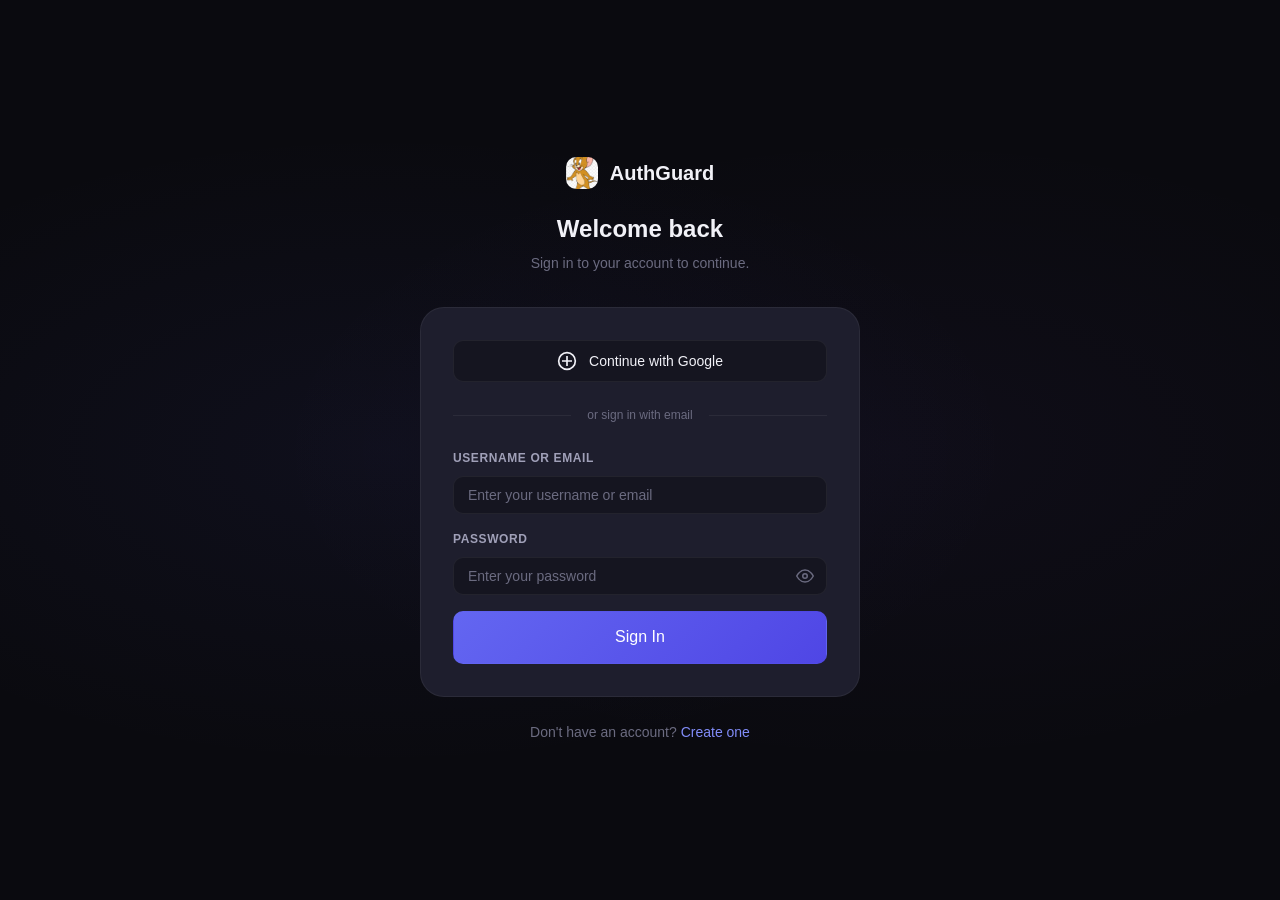
==== frontend/admin.html @ dce5e6f6 "first commit" ====
<!DOCTYPE html>
<html lang="en">
<head>
    <meta charset="UTF-8">
    <meta name="viewport" content="width=device-width, initial-scale=1.0">
    <title>Admin Panel - AuthGuard</title>
    <link rel="stylesheet" href="css/base.css">
    <link rel="stylesheet" href="css/components.css">
    <link rel="stylesheet" href="css/dashboard.css">
    <style>
        .proof-image { max-width: 300px; max-height: 200px; border-radius: 6px; cursor: pointer; border: 1px solid var(--color-border); }
        .proof-image:hover { opacity: 0.8; }
        .request-card { background: var(--color-surface); border: 1px solid var(--color-border); border-radius: 8px; padding: var(--space-4); margin-bottom: var(--space-4); }
        .request-card .header { display: flex; justify-content: space-between; align-items: center; margin-bottom: var(--space-3); }
        .request-card .user-info { display: flex; flex-direction: column; gap: 2px; }
        .request-card .user-info .name { font-weight: 600; }
        .request-card .user-info .email { font-size: var(--font-size-sm); color: var(--color-text-secondary); }
        .request-card .actions { display: flex; gap: var(--space-2); margin-top: var(--space-3); }
        .request-card .meta { display: flex; gap: var(--space-4); font-size: var(--font-size-sm); color: var(--color-text-secondary); }
        .badge-pending { background: #fef3c7; color: #92400e; }
        .badge-approved { background: #d1fae5; color: #065f46; }
        .badge-rejected { background: #fee2e2; color: #991b1b; }
        .fullscreen-overlay { position: fixed; top: 0; left: 0; right: 0; bottom: 0; background: rgba(0,0,0,0.8); z-index: 1000; display: none; align-items: center; justify-content: center; cursor: pointer; }
        .fullscreen-overlay.active { display: flex; }
        .fullscreen-overlay img { max-width: 90%; max-height: 90%; border-radius: 8px; }
        .admin-stats { display: grid; grid-template-columns: repeat(auto-fit, minmax(200px, 1fr)); gap: var(--space-4); margin-bottom: var(--space-6); }
        .admin-stat-card { background: var(--color-surface); border: 1px solid var(--color-border); border-radius: 8px; padding: var(--space-4); }
        .admin-stat-card .value { font-size: 2rem; font-weight: 700; color: var(--color-primary); }
        .admin-stat-card .label { font-size: var(--font-size-sm); color: var(--color-text-secondary); }
    </style>
</head>
<body>
    <div class="sidebar-overlay" id="sidebar-overlay" onclick="toggleSidebar()"></div>

    <aside class="sidebar" id="sidebar">
        <div class="sidebar-header">
            <a href="index.html" class="sidebar-logo">
                <img src="css/img/authss.png" alt="AuthGuard" class="logo-img-sm">
                <span>AuthGuard Admin</span>
            </a>
        </div>
        <nav class="sidebar-nav">
            <div class="sidebar-section-label">Admin</div>
            <a href="#" class="sidebar-link active" data-section="pending" onclick="switchSection('pending')">
                <svg viewBox="0 0 24 24" fill="none" stroke="currentColor" stroke-width="2"><path d="M12 8v4l3 3m6-3a9 9 0 11-18 0 9 9 0 0118 0z"/></svg>
                Pending Requests
            </a>
            <a href="#" class="sidebar-link" data-section="users" onclick="switchSection('users')">
                <svg viewBox="0 0 24 24" fill="none" stroke="currentColor" stroke-width="2"><path d="M17 21v-2a4 4 0 00-4-4H5a4 4 0 00-4 4v2"/><circle cx="9" cy="7" r="4"/><path d="M23 21v-2a4 4 0 00-3-3.87"/><path d="M16 3.13a4 4 0 010 7.75"/></svg>
                Users
            </a>
            <a href="#" class="sidebar-link" data-section="history" onclick="switchSection('history')">
                <svg viewBox="0 0 24 24" fill="none" stroke="currentColor" stroke-width="2"><circle cx="12" cy="12" r="10"/><polyline points="12 6 12 12 16 14"/></svg>
                History
            </a>
            <div class="sidebar-section-label" style="margin-top: var(--space-4);">Main</div>
            <a href="dashboard.html" class="sidebar-link">
                <svg viewBox="0 0 24 24" fill="none" stroke="currentColor" stroke-width="2"><rect x="3" y="3" width="7" height="7"/><rect x="14" y="3" width="7" height="7"/><rect x="3" y="14" width="7" height="7"/><rect x="14" y="14" width="7" height="7"/></svg>
                Dashboard
            </a>
        </nav>
        <div class="sidebar-footer">
            <div class="sidebar-user">
                <div class="sidebar-avatar" id="sidebar-avatar">A</div>
                <div class="sidebar-user-info">
                    <div class="sidebar-user-name" id="sidebar-name">Admin</div>
                    <div class="sidebar-user-email" id="sidebar-email">admin@gmail.com</div>
                </div>
            </div>
        </div>
    </aside>

    <main class="main-content">
        <header class="topbar">
            <div class="topbar-left">
                <button class="sidebar-toggle" onclick="toggleSidebar()" aria-label="Toggle sidebar">
                    <svg width="20" height="20" viewBox="0 0 24 24" fill="none" stroke="currentColor" stroke-width="2"><path d="M3 12h18M3 6h18M3 18h18"/></svg>
                </button>
                <h1 class="topbar-title" id="page-title">Pending Requests</h1>
            </div>
            <div class="topbar-right">
                <span class="badge badge-warning" id="pending-count" style="margin-right: var(--space-2);">0 pending</span>
                <button class="btn btn-ghost btn-sm" onclick="handleLogout()">Sign Out</button>
            </div>
        </header>

        <div class="page-content">
            <!-- Pending Requests -->
            <div id="section-pending" class="dashboard-section">
                <div class="page-header"><h2>Pending Upgrade Requests</h2></div>
                <div id="pending-list">
                    <div class="empty-state"><div class="empty-state-icon"><svg viewBox="0 0 24 24" fill="none" stroke="currentColor" stroke-width="2"><circle cx="12" cy="12" r="10"/><path d="M12 16v-4M12 8h.01"/></svg></div><div class="empty-state-title">No Pending Requests</div><div class="empty-state-text">All upgrade requests have been processed.</div></div>
                </div>
            </div>

            <!-- Users -->
            <div id="section-users" class="dashboard-section" style="display:none;">
                <div class="page-header"><h2>All Users</h2></div>
                <div class="section-card">
                    <div class="section-card-body">
                        <div id="users-list">
                            <div class="empty-state"><div class="empty-state-icon"><svg viewBox="0 0 24 24" fill="none" stroke="currentColor" stroke-width="2"><path d="M17 21v-2a4 4 0 00-4-4H5a4 4 0 00-4 4v2"/><circle cx="9" cy="7" r="4"/></svg></div><div class="empty-state-title">No Users</div></div>
                        </div>
                    </div>
                </div>
            </div>

            <!-- History -->
            <div id="section-history" class="dashboard-section" style="display:none;">
                <div class="page-header"><h2>Approval History</h2></div>
                <div id="history-list">
                    <div class="empty-state"><div class="empty-state-icon"><svg viewBox="0 0 24 24" fill="none" stroke="currentColor" stroke-width="2"><circle cx="12" cy="12" r="10"/><polyline points="12 6 12 12 16 14"/></svg></div><div class="empty-state-title">No History</div></div>
                </div>
            </div>
        </div>
    </main>

    <!-- Fullscreen Image Overlay -->
    <div class="fullscreen-overlay" id="fullscreen-overlay" onclick="this.classList.remove('active')">
        <img id="fullscreen-image" src="" alt="Payment Proof">
    </div>

    <script src="js/config.js"></script>
    <script src="js/utils.js"></script>
    <script src="js/api.js"></script>
    <script src="js/auth.js"></script>
    <script>
        let allUsers = [];
        let allHistory = [];

        function toggleSidebar() {
            document.getElementById('sidebar').classList.toggle('open');
            document.getElementById('sidebar-overlay').classList.toggle('active');
        }

        function switchSection(section) {
            document.querySelectorAll('.sidebar-link').forEach(l => l.classList.remove('active'));
            const link = document.querySelector(`.sidebar-link[data-section="${section}"]`);
            if (link) link.classList.add('active');
            document.querySelectorAll('.dashboard-section').forEach(s => s.style.display = 'none');
            const el = document.getElementById('section-' + section);
            if (el) el.style.display = 'block';
            const titles = { pending: 'Pending Requests', users: 'Users', history: 'History' };
            document.getElementById('page-title').textContent = titles[section] || 'Admin';
            if (window.innerWidth <= 768) toggleSidebar();
        }

        function viewProof(base64) {
            if (!base64) { Utils.showToast('No proof image available.', 'info'); return; }
            document.getElementById('fullscreen-image').src = base64;
            document.getElementById('fullscreen-overlay').classList.add('active');
        }

        async function loadPending() {
            try {
                const data = await ApiClient.get(CONFIG.ADMIN.PENDING_REQUESTS);
                if (!data.success) { Utils.showToast('Failed to load requests.', 'error'); return; }
                const list = document.getElementById('pending-list');
                const requests = data.requests || [];
                document.getElementById('pending-count').textContent = requests.length + ' pending';

                if (requests.length === 0) {
                    list.innerHTML = '<div class="empty-state"><div class="empty-state-icon"><svg viewBox="0 0 24 24" fill="none" stroke="currentColor" stroke-width="2"><circle cx="12" cy="12" r="10"/><path d="M12 16v-4M12 8h.01"/></svg></div><div class="empty-state-title">No Pending Requests</div><div class="empty-state-text">All upgrade requests have been processed.</div></div>';
                    return;
                }

                list.innerHTML = requests.map(req => `
                    <div class="request-card">
                        <div class="header">
                            <div class="user-info">
                                <div class="name">${Utils.escapeHtml(req.username)}</div>
                                <div class="email">${Utils.escapeHtml(req.email)}</div>
                            </div>
                            <span class="badge badge-pending">Pending</span>
                        </div>
                        <div class="meta">
                            <span>Package: <strong>${req.package}</strong></span>
                            <span>Amount: <strong>${req.amount?.toLocaleString()}₫</strong></span>
                            <span>Date: <strong>${Utils.formatDate(req.created_at)}</strong></span>
                        </div>
                        ${req.payment_proof_url ? `
                        <div style="margin-top: var(--space-3);">
                            <img class="proof-image" src="${req.payment_proof_url}" alt="Payment Proof" onclick="viewProof('${req.payment_proof_url}')">
                        </div>` : ''}
                        <div class="actions">
                            <button class="btn btn-primary btn-sm" onclick="approveRequest('${req.user_id}', '${req.package}')">
                                <svg width="16" height="16" viewBox="0 0 24 24" fill="none" stroke="currentColor" stroke-width="2"><polyline points="20 6 9 17 4 12"/></svg>
                                Phê duyệt
                            </button>
                            <button class="btn btn-danger btn-sm" onclick="rejectRequest('${req.user_id}')">
                                <svg width="16" height="16" viewBox="0 0 24 24" fill="none" stroke="currentColor" stroke-width="2"><line x1="18" y1="6" x2="6" y2="18"/><line x1="6" y1="6" x2="18" y2="18"/></svg>
                                Từ chối
                            </button>
                        </div>
                    </div>
                `).join('');
            } catch (err) {
                Utils.showToast(err.message || 'Error loading requests.', 'error');
            }
        }

        async function approveRequest(userId, pkg) {
            if (!confirm(`Phê duyệt gói ${pkg} cho user này?`)) return;
            try {
                const data = await ApiClient.post(CONFIG.ADMIN.APPROVE + '/' + userId, { package: pkg });
                if (data.success) {
                    Utils.showToast(data.message, 'success');
                    loadPending();
                    loadUsers();
                } else {
                    Utils.showToast(data.message || 'Approval failed.', 'error');
                }
            } catch (err) {
                Utils.showToast(err.message || 'Error.', 'error');
            }
        }

        async function rejectRequest(userId) {
            if (!confirm('Từ chối yêu cầu này?')) return;
            try {
                const data = await ApiClient.post(CONFIG.ADMIN.REJECT + '/' + userId, {});
                if (data.success) {
                    Utils.showToast(data.message, 'info');
                    loadPending();
                } else {
                    Utils.showToast(data.message || 'Rejection failed.', 'error');
                }
            } catch (err) {
                Utils.showToast(err.message || 'Error.', 'error');
            }
        }

        async function loadUsers() {
            try {
                const data = await ApiClient.get(CONFIG.ADMIN.USERS + '?per_page=100');
                if (!data.success) return;
                allUsers = data.users || [];
                const list = document.getElementById('users-list');
                if (allUsers.length === 0) {
                    list.innerHTML = '<div class="empty-state">...</div>';
                    return;
                }
                list.innerHTML = '<div class="table-container"><table><thead><tr><th>Username</th><th>Email</th><th>Role</th><th>Package</th><th>Created</th></tr></thead><tbody>' +
                    allUsers.map(u => `<tr>
                        <td>${Utils.escapeHtml(u.username)}</td>
                        <td>${Utils.escapeHtml(u.email)}</td>
                        <td><span class="badge ${u.role === 'admin' ? 'badge-warning' : 'badge-info'}">${u.role}</span></td>
                        <td><span class="badge ${u.package === 'free' ? 'badge-info' : 'badge-success'}">${u.package}</span></td>
                        <td>${Utils.formatDate(u.created_at)}</td>
                    </tr>`).join('') +
                    '</tbody></table></div>';
            } catch (err) {
                Utils.showToast(err.message || 'Error loading users.', 'error');
            }
        }

        async function handleLogout() { await Auth.logout(); }

        // ===== MAIN INIT: Gọi thẳng API /me, bypass Auth object cache =====
        (async function() {
            const token = sessionStorage.getItem(CONFIG.TOKEN.ACCESS_TOKEN_KEY);
            if (!token) { window.location.href = 'login.html'; return; }

            ApiClient.init(token);

            try {
                const res = await fetch(CONFIG.API_BASE_URL + CONFIG.ENDPOINTS.ME, {
                    headers: { 'Authorization': 'Bearer ' + token }
                });
                const data = await res.json();
                if (!data.success) throw new Error('Not authenticated');

                const user = data.user;
                Auth._user = user; // Lưu cho các hàm khác

                // Kiểm tra admin
                if (!user || user.role !== 'admin') {
                    window.location.href = 'dashboard.html';
                    return;
                }

                // Admin - populate sidebar
                document.getElementById('sidebar-name').textContent = user.displayName || user.username;
                document.getElementById('sidebar-email').textContent = user.email;
                document.getElementById('sidebar-avatar').textContent = (user.displayName || user.username || 'A')[0].toUpperCase();

                loadPending();
                loadUsers();
            } catch (err) {
                // Token expired - thử refresh
                try {
                    const refreshRes = await fetch(CONFIG.API_BASE_URL + CONFIG.ENDPOINTS.REFRESH, {
                        method: 'POST', credentials: 'include'
                    });
                    const refreshData = await refreshRes.json();
                    if (refreshData.success && refreshData.accessToken) {
                        sessionStorage.setItem(CONFIG.TOKEN.ACCESS_TOKEN_KEY, refreshData.accessToken);
                        window.location.reload();
                    } else {
                        window.location.href = 'login.html';
                    }
                } catch (e) {
                    window.location.href = 'login.html';
                }
            }
        })();
    </script>
</body>
</html>
---- frontend/css/base.css ----
/* ==========================================
   AUTHGUARD - Base Styles & Design System
   ========================================== */

/* === CSS Variables === */
:root {
    /* Brand Colors */
    --color-primary: #6366f1;
    --color-primary-dark: #4f46e5;
    --color-primary-light: #818cf8;
    --color-primary-bg: rgba(99, 102, 241, 0.08);

    /* Neutral Colors */
    --color-bg: #0a0a0f;
    --color-bg-secondary: #12121a;
    --color-bg-tertiary: #1a1a25;
    --color-bg-card: #1e1e2d;
    --color-bg-input: #151520;

    /* Text Colors */
    --color-text: #f1f1f7;
    --color-text-secondary: #a0a0b8;
    --color-text-tertiary: #6b6b80;
    --color-text-inverse: #0a0a0f;

    /* Status Colors */
    --color-success: #22c55e;
    --color-success-bg: rgba(34, 197, 94, 0.1);
    --color-error: #ef4444;
    --color-error-bg: rgba(239, 68, 68, 0.1);
    --color-warning: #f59e0b;
    --color-warning-bg: rgba(245, 158, 11, 0.1);
    --color-info: #3b82f6;
    --color-info-bg: rgba(59, 130, 246, 0.1);

    /* Border */
    --color-border: rgba(255, 255, 255, 0.06);
    --color-border-hover: rgba(255, 255, 255, 0.12);
    --radius-sm: 6px;
    --radius-md: 10px;
    --radius-lg: 16px;
    --radius-xl: 24px;

    /* Shadows */
    --shadow-sm: 0 1px 3px rgba(0, 0, 0, 0.3);
    --shadow-md: 0 4px 12px rgba(0, 0, 0, 0.4);
    --shadow-lg: 0 12px 40px rgba(0, 0, 0, 0.5);
    --shadow-glow: 0 0 30px rgba(99, 102, 241, 0.15);

    /* Typography */
    --font-sans: -apple-system, BlinkMacSystemFont, 'Segoe UI', Roboto, 'Helvetica Neue', Arial, sans-serif;
    --font-mono: 'SF Mono', 'Fira Code', 'Fira Mono', 'Roboto Mono', monospace;
    --font-size-xs: 0.75rem;
    --font-size-sm: 0.875rem;
    --font-size-base: 1rem;
    --font-size-lg: 1.125rem;
    --font-size-xl: 1.25rem;
    --font-size-2xl: 1.5rem;
    --font-size-3xl: 2rem;
    --font-size-4xl: 2.5rem;
    --font-size-5xl: 3.5rem;
    --font-size-6xl: 4.5rem;

    /* Spacing */
    --space-1: 4px;
    --space-2: 8px;
    --space-3: 12px;
    --space-4: 16px;
    --space-5: 20px;
    --space-6: 24px;
    --space-8: 32px;
    --space-10: 40px;
    --space-12: 48px;
    --space-16: 64px;
    --space-20: 80px;
    --space-24: 96px;

    /* Transitions */
    --transition-fast: 150ms ease;
    --transition-base: 250ms ease;
    --transition-slow: 400ms ease;

    /* Layout */
    --max-width: 1200px;
    --sidebar-width: 240px;
    --header-height: 60px;
}

/* === Reset === */
*, *::before, *::after {
    margin: 0;
    padding: 0;
    box-sizing: border-box;
}

html {
    scroll-behavior: smooth;
    -webkit-text-size-adjust: 100%;
}

body {
    font-family: var(--font-sans);
    font-size: var(--font-size-base);
    line-height: 1.6;
    color: var(--color-text);
    background-color: var(--color-bg);
    -webkit-font-smoothing: antialiased;
    -moz-osx-font-smoothing: grayscale;
    min-height: 100vh;
}

img, svg {
    display: block;
    max-width: 100%;
}

a {
    color: var(--color-primary-light);
    text-decoration: none;
    transition: color var(--transition-fast);
}

a:hover {
    color: var(--color-primary);
}

a:focus-visible {
    outline: 2px solid var(--color-primary);
    outline-offset: 2px;
    border-radius: 4px;
}

button {
    cursor: pointer;
    border: none;
    background: none;
    font-family: inherit;
    font-size: inherit;
    color: inherit;
}

button:focus-visible {
    outline: 2px solid var(--color-primary);
    outline-offset: 2px;
    border-radius: 6px;
}

input, textarea, select {
    font-family: inherit;
    font-size: inherit;
    color: inherit;
}

ul, ol {
    list-style: none;
}

h1, h2, h3, h4, h5, h6 {
    line-height: 1.3;
    font-weight: 600;
    color: var(--color-text);
}

h1 { font-size: var(--font-size-5xl); }
h2 { font-size: var(--font-size-3xl); }
h3 { font-size: var(--font-size-2xl); }
h4 { font-size: var(--font-size-xl); }

p {
    color: var(--color-text-secondary);
    margin-bottom: var(--space-4);
}

/* === Logo Image === */
.logo-img {
    display: block;
    width: 120px;
    height: auto;
    object-fit: contain;
}

.logo-img-sm {
    width: 32px;
    height: 32px;
    border-radius: var(--radius-md);
    object-fit: cover;
}

.logo-img-icon {
    width: 32px;
    height: 32px;
    border-radius: var(--radius-md);
    object-fit: cover;
}

/* Logo + Text horizontal layout for nav-logo, sidebar-logo, auth-logo */
.nav-logo,
.sidebar-logo,
.auth-logo {
    display: inline-flex;
    align-items: center;
    gap: 8px;
    text-decoration: none;
    color: var(--color-text);
    font-weight: 700;
    font-size: var(--font-size-lg, 1.125rem);
    white-space: nowrap;
}

.nav-logo:hover,
.sidebar-logo:hover,
.auth-logo:hover {
    color: var(--color-text);
}

/* === Utility Classes === */
.container {
    width: 100%;
    max-width: var(--max-width);
    margin: 0 auto;
    padding: 0 var(--space-6);
}

.sr-only {
    position: absolute;
    width: 1px;
    height: 1px;
    padding: 0;
    margin: -1px;
    overflow: hidden;
    clip: rect(0, 0, 0, 0);
    border: 0;
}

.text-gradient {
    background: linear-gradient(135deg, var(--color-primary-light), #a78bfa, #c084fc);
    -webkit-background-clip: text;
    -webkit-text-fill-color: transparent;
    background-clip: text;
}

.text-center { text-align: center; }
.text-right { text-align: right; }

.flex { display: flex; }
.flex-col { flex-direction: column; }
.flex-wrap { flex-wrap: wrap; }
.items-center { align-items: center; }
.justify-center { justify-content: center; }
.justify-between { justify-content: space-between; }
.gap-2 { gap: var(--space-2); }
.gap-3 { gap: var(--space-3); }
.gap-4 { gap: var(--space-4); }
.gap-6 { gap: var(--space-6); }
.gap-8 { gap: var(--space-8); }

.mt-4 { margin-top: var(--space-4); }
.mt-6 { margin-top: var(--space-6); }
.mt-8 { margin-top: var(--space-8); }
.mb-4 { margin-bottom: var(--space-4); }
.mb-6 { margin-bottom: var(--space-6); }
.mb-8 { margin-bottom: var(--space-8); }

/* === Scrollbar === */
::-webkit-scrollbar {
    width: 6px;
    height: 6px;
}

::-webkit-scrollbar-track {
    background: transparent;
}

::-webkit-scrollbar-thumb {
    background: rgba(255, 255, 255, 0.1);
    border-radius: 3px;
}

::-webkit-scrollbar-thumb:hover {
    background: rgba(255, 255, 255, 0.2);
}

/* === Selection === */
::selection {
    background: var(--color-primary);
    color: white;
}

/* === Animations === */
@keyframes fadeIn {
    from { opacity: 0; transform: translateY(10px); }
    to { opacity: 1; transform: translateY(0); }
}

@keyframes fadeInUp {
    from { opacity: 0; transform: translateY(30px); }
    to { opacity: 1; transform: translateY(0); }
}

@keyframes fadeInScale {
    from { opacity: 0; transform: scale(0.95); }
    to { opacity: 1; transform: scale(1); }
}

@keyframes slideInLeft {
    from { opacity: 0; transform: translateX(-20px); }
    to { opacity: 1; transform: translateX(0); }
}

@keyframes slideInRight {
    from { opacity: 0; transform: translateX(20px); }
    to { opacity: 1; transform: translateX(0); }
}

@keyframes pulse {
    0%, 100% { opacity: 1; }
    50% { opacity: 0.5; }
}

@keyframes spin {
    to { transform: rotate(360deg); }
}

@keyframes shimmer {
    0% { background-position: -200% 0; }
    100% { background-position: 200% 0; }
}

/* === Reveal Animation (for Intersection Observer) === */
.reveal {
    opacity: 0;
    transform: translateY(30px);
    transition: opacity 0.6s ease, transform 0.6s ease;
}

.reveal.visible {
    opacity: 1;
    transform: translateY(0);
}

.reveal-delay-1 { transition-delay: 0.1s; }
.reveal-delay-2 { transition-delay: 0.2s; }
.reveal-delay-3 { transition-delay: 0.3s; }
.reveal-delay-4 { transition-delay: 0.4s; }
---- frontend/css/components.css ----
/* ==========================================
   AUTHGUARD - Component Styles
   ========================================== */

/* === Buttons === */
.btn {
    display: inline-flex;
    align-items: center;
    justify-content: center;
    gap: var(--space-2);
    padding: 10px 24px;
    font-size: var(--font-size-sm);
    font-weight: 500;
    line-height: 1.4;
    border-radius: var(--radius-md);
    transition: all var(--transition-base);
    cursor: pointer;
    white-space: nowrap;
    user-select: none;
    text-decoration: none;
}

.btn:focus-visible {
    outline: 2px solid var(--color-primary);
    outline-offset: 2px;
}

.btn-primary {
    background: linear-gradient(135deg, var(--color-primary), var(--color-primary-dark));
    color: white;
    border: 1px solid transparent;
}

.btn-primary:hover {
    transform: translateY(-1px);
    box-shadow: 0 4px 20px rgba(99, 102, 241, 0.35);
    color: white;
}

.btn-primary:active {
    transform: translateY(0);
}

.btn-secondary {
    background: transparent;
    color: var(--color-text);
    border: 1px solid var(--color-border-hover);
}

.btn-secondary:hover {
    background: var(--color-bg-tertiary);
    border-color: var(--color-border-hover);
    color: var(--color-text);
}

.btn-ghost {
    background: transparent;
    color: var(--color-text-secondary);
    border: 1px solid transparent;
}

.btn-ghost:hover {
    background: var(--color-bg-tertiary);
    color: var(--color-text);
}

.btn-danger {
    background: var(--color-error);
    color: white;
    border: 1px solid transparent;
}

.btn-danger:hover {
    background: #dc2626;
    color: white;
}

.btn-sm {
    padding: 6px 14px;
    font-size: var(--font-size-xs);
}

.btn-lg {
    padding: 14px 32px;
    font-size: var(--font-size-base);
}

.btn-block {
    width: 100%;
}

.btn:disabled {
    opacity: 0.5;
    cursor: not-allowed;
    transform: none !important;
}

.btn .spinner {
    width: 16px;
    height: 16px;
    border: 2px solid rgba(255, 255, 255, 0.3);
    border-top-color: white;
    border-radius: 50%;
    animation: spin 0.6s linear infinite;
}

/* === Cards === */
.card {
    background: var(--color-bg-card);
    border: 1px solid var(--color-border);
    border-radius: var(--radius-lg);
    padding: var(--space-6);
    transition: all var(--transition-base);
}

.card:hover {
    border-color: var(--color-border-hover);
    box-shadow: var(--shadow-md);
}

.card-header {
    display: flex;
    align-items: center;
    justify-content: space-between;
    margin-bottom: var(--space-4);
    padding-bottom: var(--space-4);
    border-bottom: 1px solid var(--color-border);
}

.card-title {
    font-size: var(--font-size-lg);
    font-weight: 600;
}

.card-body {
    color: var(--color-text-secondary);
    font-size: var(--font-size-sm);
    line-height: 1.6;
}

/* === Form Elements === */
.form-group {
    margin-bottom: var(--space-5);
}

.form-label {
    display: block;
    font-size: var(--font-size-sm);
    font-weight: 500;
    color: var(--color-text);
    margin-bottom: var(--space-2);
}

.form-input {
    width: 100%;
    padding: 10px 14px;
    font-size: var(--font-size-sm);
    background: var(--color-bg-input);
    border: 1px solid var(--color-border);
    border-radius: var(--radius-md);
    color: var(--color-text);
    transition: all var(--transition-fast);
    outline: none;
}

.form-input::placeholder {
    color: var(--color-text-tertiary);
}

.form-input:hover {
    border-color: var(--color-border-hover);
}

.form-input:focus {
    border-color: var(--color-primary);
    box-shadow: 0 0 0 3px rgba(99, 102, 241, 0.15);
}

.form-input.error {
    border-color: var(--color-error);
    box-shadow: 0 0 0 3px var(--color-error-bg);
}

.form-input.success {
    border-color: var(--color-success);
    box-shadow: 0 0 0 3px var(--color-success-bg);
}

.form-error {
    font-size: var(--font-size-xs);
    color: var(--color-error);
    margin-top: var(--space-1);
}

.form-hint {
    font-size: var(--font-size-xs);
    color: var(--color-text-tertiary);
    margin-top: var(--space-1);
}

/* === Badges === */
.badge {
    display: inline-flex;
    align-items: center;
    padding: 2px 10px;
    font-size: var(--font-size-xs);
    font-weight: 500;
    border-radius: 100px;
    line-height: 1.5;
}

.badge-primary {
    background: var(--color-primary-bg);
    color: var(--color-primary-light);
}

.badge-success {
    background: var(--color-success-bg);
    color: var(--color-success);
}

.badge-error {
    background: var(--color-error-bg);
    color: var(--color-error);
}

.badge-warning {
    background: var(--color-warning-bg);
    color: var(--color-warning);
}

.badge-info {
    background: var(--color-info-bg);
    color: var(--color-info);
}

/* === Toggle Switch === */
.toggle {
    position: relative;
    display: inline-flex;
    align-items: center;
    cursor: pointer;
    gap: var(--space-3);
}

.toggle input {
    position: absolute;
    opacity: 0;
    width: 0;
    height: 0;
}

.toggle-track {
    width: 40px;
    height: 22px;
    background: var(--color-bg-tertiary);
    border-radius: 11px;
    transition: all var(--transition-fast);
    position: relative;
    border: 1px solid var(--color-border);
}

.toggle-track::after {
    content: '';
    position: absolute;
    top: 2px;
    left: 2px;
    width: 16px;
    height: 16px;
    background: var(--color-text-tertiary);
    border-radius: 50%;
    transition: all var(--transition-fast);
}

.toggle input:checked + .toggle-track {
    background: var(--color-primary);
    border-color: var(--color-primary);
}

.toggle input:checked + .toggle-track::after {
    left: 20px;
    background: white;
}

.toggle input:focus-visible + .toggle-track {
    outline: 2px solid var(--color-primary);
    outline-offset: 2px;
}

.toggle-label {
    font-size: var(--font-size-sm);
    color: var(--color-text-secondary);
}

/* === Modal === */
.modal-overlay {
    position: fixed;
    inset: 0;
    background: rgba(0, 0, 0, 0.6);
    backdrop-filter: blur(4px);
    display: flex;
    align-items: center;
    justify-content: center;
    z-index: 1000;
    opacity: 0;
    visibility: hidden;
    transition: all var(--transition-base);
}

.modal-overlay.active {
    opacity: 1;
    visibility: visible;
}

.modal {
    background: var(--color-bg-card);
    border: 1px solid var(--color-border);
    border-radius: var(--radius-xl);
    padding: var(--space-8);
    width: 90%;
    max-width: 480px;
    max-height: 90vh;
    overflow-y: auto;
    transform: scale(0.95) translateY(10px);
    transition: all var(--transition-base);
}

.modal-overlay.active .modal {
    transform: scale(1) translateY(0);
}

.modal-header {
    display: flex;
    align-items: center;
    justify-content: space-between;
    margin-bottom: var(--space-6);
}

.modal-title {
    font-size: var(--font-size-xl);
    font-weight: 600;
}

.modal-close {
    width: 32px;
    height: 32px;
    display: flex;
    align-items: center;
    justify-content: center;
    border-radius: var(--radius-md);
    color: var(--color-text-secondary);
    transition: all var(--transition-fast);
}

.modal-close:hover {
    background: var(--color-bg-tertiary);
    color: var(--color-text);
}

.modal-body {
    color: var(--color-text-secondary);
    font-size: var(--font-size-sm);
    line-height: 1.6;
}

.modal-footer {
    display: flex;
    align-items: center;
    justify-content: flex-end;
    gap: var(--space-3);
    margin-top: var(--space-6);
    padding-top: var(--space-4);
    border-top: 1px solid var(--color-border);
}

/* === Table === */
.table-container {
    overflow-x: auto;
    border: 1px solid var(--color-border);
    border-radius: var(--radius-lg);
}

table {
    width: 100%;
    border-collapse: collapse;
}

thead {
    background: var(--color-bg-tertiary);
}

th {
    padding: var(--space-3) var(--space-4);
    text-align: left;
    font-size: var(--font-size-xs);
    font-weight: 600;
    text-transform: uppercase;
    letter-spacing: 0.05em;
    color: var(--color-text-tertiary);
    border-bottom: 1px solid var(--color-border);
}

td {
    padding: var(--space-3) var(--space-4);
    font-size: var(--font-size-sm);
    color: var(--color-text-secondary);
    border-bottom: 1px solid var(--color-border);
}

tr:last-child td {
    border-bottom: none;
}

tr:hover td {
    background: var(--color-bg-tertiary);
}

/* === Toast Notifications === */
.toast-container {
    position: fixed;
    top: var(--space-6);
    right: var(--space-6);
    z-index: 2000;
    display: flex;
    flex-direction: column;
    gap: var(--space-3);
    max-width: 400px;
}

.toast {
    display: flex;
    align-items: center;
    gap: var(--space-3);
    padding: var(--space-4);
    background: var(--color-bg-card);
    border: 1px solid var(--color-border);
    border-radius: var(--radius-md);
    box-shadow: var(--shadow-lg);
    animation: slideInRight 0.3s ease;
    backdrop-filter: blur(10px);
}

.toast-hiding {
    animation: fadeIn 0.3s ease reverse;
}

.toast-success {
    border-left: 3px solid var(--color-success);
}

.toast-error {
    border-left: 3px solid var(--color-error);
}

.toast-info {
    border-left: 3px solid var(--color-info);
}

.toast-icon {
    flex-shrink: 0;
    width: 20px;
    height: 20px;
}

.toast-success .toast-icon { color: var(--color-success); }
.toast-error .toast-icon { color: var(--color-error); }
.toast-info .toast-icon { color: var(--color-info); }

.toast-message {
    flex: 1;
    font-size: var(--font-size-sm);
    color: var(--color-text);
}

.toast-close {
    flex-shrink: 0;
    width: 20px;
    height: 20px;
    display: flex;
    align-items: center;
    justify-content: center;
    color: var(--color-text-tertiary);
    font-size: 16px;
    transition: color var(--transition-fast);
}

.toast-close:hover {
    color: var(--color-text);
}

/* === Loading Spinner === */
.spinner {
    width: 20px;
    height: 20px;
    border: 2px solid var(--color-border);
    border-top-color: var(--color-primary);
    border-radius: 50%;
    animation: spin 0.6s linear infinite;
}

.spinner-lg {
    width: 32px;
    height: 32px;
    border-width: 3px;
}

.loading-overlay {
    display: flex;
    align-items: center;
    justify-content: center;
    padding: var(--space-12);
    color: var(--color-text-tertiary);
    font-size: var(--font-size-sm);
    gap: var(--space-3);
}

/* === Empty State === */
.empty-state {
    display: flex;
    flex-direction: column;
    align-items: center;
    justify-content: center;
    padding: var(--space-16) var(--space-6);
    text-align: center;
}

.empty-state-icon {
    width: 48px;
    height: 48px;
    color: var(--color-text-tertiary);
    margin-bottom: var(--space-4);
    opacity: 0.5;
}

.empty-state-title {
    font-size: var(--font-size-lg);
    font-weight: 600;
    margin-bottom: var(--space-2);
}

.empty-state-text {
    font-size: var(--font-size-sm);
    color: var(--color-text-tertiary);
    max-width: 360px;
}

/* === Skeleton Loading === */
.skeleton {
    background: linear-gradient(90deg, var(--color-bg-tertiary) 25%, var(--color-bg-card) 50%, var(--color-bg-tertiary) 75%);
    background-size: 200% 100%;
    animation: shimmer 1.5s infinite;
    border-radius: var(--radius-sm);
}

.skeleton-text {
    height: 14px;
    margin-bottom: var(--space-2);
    width: 100%;
}

.skeleton-text:last-child {
    width: 60%;
}

.skeleton-title {
    height: 20px;
    width: 40%;
    margin-bottom: var(--space-4);
}

/* === Responsive === */
@media (max-width: 768px) {
    .container {
        padding: 0 var(--space-4);
    }

    h1 { font-size: var(--font-size-3xl); }
    h2 { font-size: var(--font-size-2xl); }

    .toast-container {
        left: var(--space-4);
        right: var(--space-4);
        max-width: none;
    }
}
---- frontend/css/dashboard.css ----
/* ==========================================
   AUTHGUARD - Dashboard Styles
   ========================================== */

.dashboard-layout {
    display: flex;
    min-height: 100vh;
}

/* === Sidebar === */
.sidebar {
    position: fixed;
    top: 0;
    left: 0;
    bottom: 0;
    width: var(--sidebar-width);
    background: var(--color-bg-card);
    border-right: 1px solid var(--color-border);
    z-index: 50;
    display: flex;
    flex-direction: column;
    transition: transform var(--transition-base);
}

.sidebar-header {
    display: flex;
    align-items: center;
    gap: var(--space-3);
    padding: var(--space-4) var(--space-5);
    border-bottom: 1px solid var(--color-border);
    height: var(--header-height);
}

.sidebar-logo {
    display: flex;
    align-items: center;
    gap: var(--space-3);
    font-size: var(--font-size-lg);
    font-weight: 700;
    color: var(--color-text);
    text-decoration: none;
}

.sidebar-logo-icon {
    width: 32px;
    height: 32px;
    background: linear-gradient(135deg, var(--color-primary), var(--color-primary-dark));
    border-radius: var(--radius-md);
    display: flex;
    align-items: center;
    justify-content: center;
    color: white;
    font-size: 16px;
    font-weight: 700;
}

.sidebar-nav {
    flex: 1;
    padding: var(--space-3);
    overflow-y: auto;
}

.sidebar-section-label {
    font-size: var(--font-size-xs);
    font-weight: 600;
    text-transform: uppercase;
    letter-spacing: 0.05em;
    color: var(--color-text-tertiary);
    padding: var(--space-3) var(--space-3) var(--space-2);
}

.sidebar-link {
    display: flex;
    align-items: center;
    gap: var(--space-3);
    padding: 8px 12px;
    border-radius: var(--radius-md);
    font-size: var(--font-size-sm);
    color: var(--color-text-secondary);
    transition: all var(--transition-fast);
    text-decoration: none;
    margin-bottom: 2px;
}

.sidebar-link:hover {
    background: var(--color-bg-tertiary);
    color: var(--color-text);
}

.sidebar-link.active {
    background: var(--color-primary-bg);
    color: var(--color-primary-light);
}

.sidebar-link svg {
    width: 18px;
    height: 18px;
    flex-shrink: 0;
}

.sidebar-footer {
    padding: var(--space-3);
    border-top: 1px solid var(--color-border);
}

.sidebar-user {
    display: flex;
    align-items: center;
    gap: var(--space-3);
    padding: var(--space-2);
    border-radius: var(--radius-md);
    cursor: pointer;
    transition: background var(--transition-fast);
}

.sidebar-user:hover {
    background: var(--color-bg-tertiary);
}

.sidebar-avatar {
    width: 32px;
    height: 32px;
    border-radius: 50%;
    background: var(--color-primary-bg);
    color: var(--color-primary-light);
    display: flex;
    align-items: center;
    justify-content: center;
    font-size: var(--font-size-sm);
    font-weight: 600;
}

.sidebar-user-info {
    flex: 1;
    min-width: 0;
}

.sidebar-user-name {
    font-size: var(--font-size-sm);
    font-weight: 500;
    color: var(--color-text);
    white-space: nowrap;
    overflow: hidden;
    text-overflow: ellipsis;
}

.sidebar-user-email {
    font-size: var(--font-size-xs);
    color: var(--color-text-tertiary);
    white-space: nowrap;
    overflow: hidden;
    text-overflow: ellipsis;
}

/* === Main Content === */
.main-content {
    flex: 1;
    margin-left: var(--sidebar-width);
    min-height: 100vh;
}

.topbar {
    display: flex;
    align-items: center;
    justify-content: space-between;
    height: var(--header-height);
    padding: 0 var(--space-8);
    border-bottom: 1px solid var(--color-border);
    background: var(--color-bg);
    position: sticky;
    top: 0;
    z-index: 40;
}

.topbar-left {
    display: flex;
    align-items: center;
    gap: var(--space-4);
}

.topbar-title {
    font-size: var(--font-size-lg);
    font-weight: 600;
}

.topbar-right {
    display: flex;
    align-items: center;
    gap: var(--space-3);
}

.sidebar-toggle {
    display: none;
    width: 36px;
    height: 36px;
    align-items: center;
    justify-content: center;
    border-radius: var(--radius-md);
    color: var(--color-text-secondary);
}

.sidebar-toggle:hover {
    background: var(--color-bg-tertiary);
}

/* === Page Content === */
.page-content {
    padding: var(--space-8);
}

.page-header {
    display: flex;
    align-items: center;
    justify-content: space-between;
    margin-bottom: var(--space-8);
}

.page-header h2 {
    font-size: var(--font-size-2xl);
    font-weight: 700;
}

/* === Stats Grid === */
.stats-grid {
    display: grid;
    grid-template-columns: repeat(4, 1fr);
    gap: var(--space-4);
    margin-bottom: var(--space-8);
}

.stat-card {
    background: var(--color-bg-card);
    border: 1px solid var(--color-border);
    border-radius: var(--radius-lg);
    padding: var(--space-5);
    transition: all var(--transition-fast);
}

.stat-card:hover {
    border-color: var(--color-border-hover);
}

.stat-card-header {
    display: flex;
    align-items: center;
    justify-content: space-between;
    margin-bottom: var(--space-3);
}

.stat-card-icon {
    width: 36px;
    height: 36px;
    border-radius: var(--radius-md);
    display: flex;
    align-items: center;
    justify-content: center;
}

.stat-card-icon svg {
    width: 18px;
    height: 18px;
}

.stat-card-icon.primary { background: var(--color-primary-bg); color: var(--color-primary-light); }
.stat-card-icon.success { background: var(--color-success-bg); color: var(--color-success); }
.stat-card-icon.warning { background: var(--color-warning-bg); color: var(--color-warning); }
.stat-card-icon.info { background: var(--color-info-bg); color: var(--color-info); }

.stat-card-value {
    font-size: var(--font-size-2xl);
    font-weight: 700;
    color: var(--color-text);
    margin-bottom: var(--space-1);
}

.stat-card-label {
    font-size: var(--font-size-xs);
    color: var(--color-text-tertiary);
}

/* === Section Card === */
.section-card {
    background: var(--color-bg-card);
    border: 1px solid var(--color-border);
    border-radius: var(--radius-lg);
    margin-bottom: var(--space-6);
    overflow: hidden;
}

.section-card-header {
    display: flex;
    align-items: center;
    justify-content: space-between;
    padding: var(--space-5) var(--space-6);
    border-bottom: 1px solid var(--color-border);
}

.section-card-title {
    font-size: var(--font-size-lg);
    font-weight: 600;
}

.section-card-body {
    padding: var(--space-6);
}

/* === API Key Display === */
.api-key-display {
    display: flex;
    align-items: center;
    gap: var(--space-3);
    padding: var(--space-3) var(--space-4);
    background: var(--color-bg-tertiary);
    border: 1px solid var(--color-border);
    border-radius: var(--radius-md);
    font-family: var(--font-mono);
    font-size: var(--font-size-sm);
    color: var(--color-text-secondary);
}

.api-key-display .key-value {
    flex: 1;
    user-select: all;
}

.api-key-display .copy-btn {
    flex-shrink: 0;
    width: 32px;
    height: 32px;
    display: flex;
    align-items: center;
    justify-content: center;
    border-radius: var(--radius-sm);
    color: var(--color-text-tertiary);
    transition: all var(--transition-fast);
}

.api-key-display .copy-btn:hover {
    background: var(--color-bg-card);
    color: var(--color-text);
}

/* === Responsive === */
@media (max-width: 1024px) {
    .stats-grid {
        grid-template-columns: repeat(2, 1fr);
    }
}

@media (max-width: 768px) {
    .sidebar {
        transform: translateX(-100%);
    }

    .sidebar.open {
        transform: translateX(0);
    }

    .sidebar-overlay {
        display: none;
        position: fixed;
        inset: 0;
        background: rgba(0, 0, 0, 0.5);
        z-index: 45;
    }

    .sidebar-overlay.active {
        display: block;
    }

    .sidebar-toggle {
        display: flex;
    }

    .main-content {
        margin-left: 0;
    }

    .page-content {
        padding: var(--space-4);
    }

    .stats-grid {
        grid-template-columns: 1fr;
    }

    .topbar {
        padding: 0 var(--space-4);
    }
}
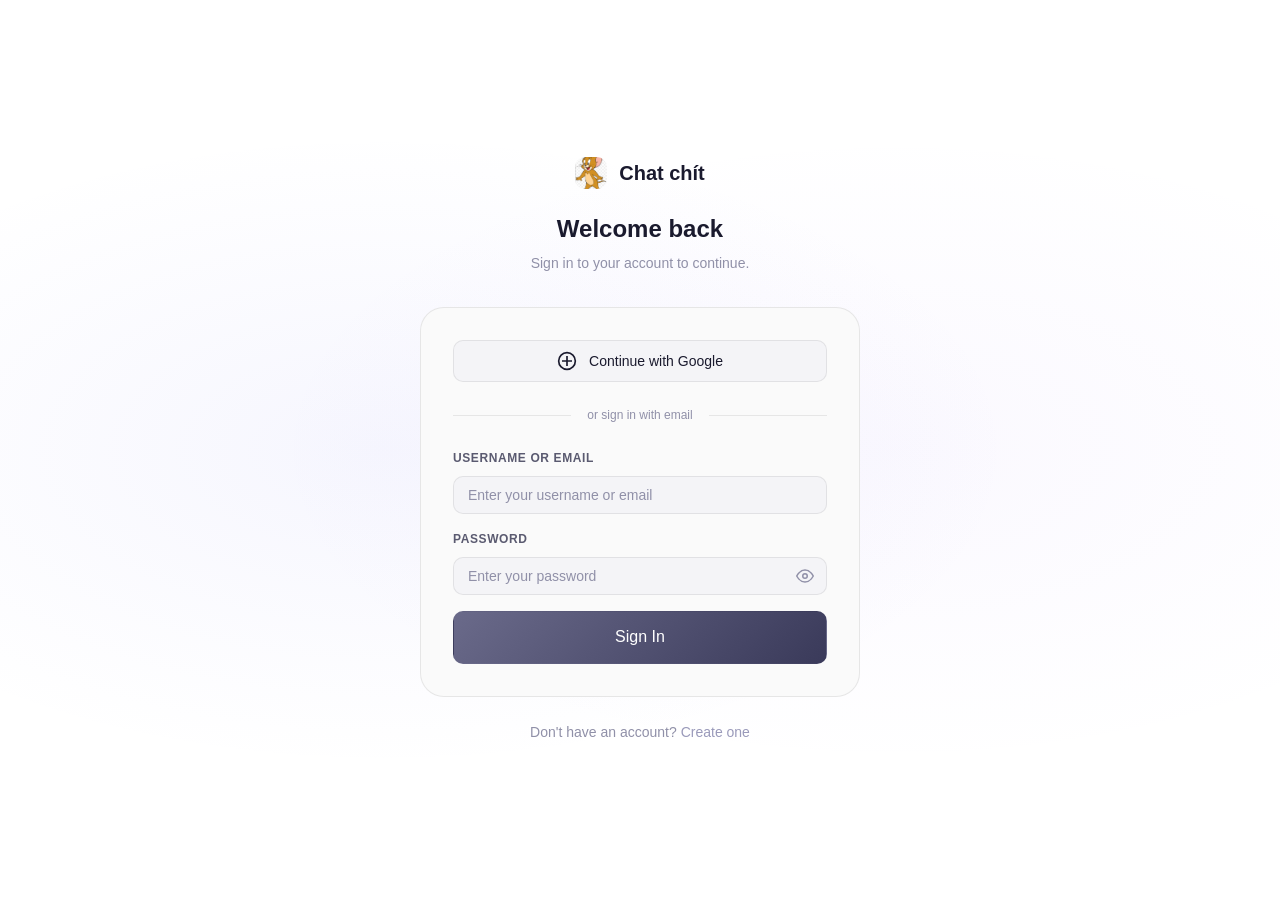
==== commit 3a7b4055: "skafjshfkajvbjahhhhhhhhhhhhhhhhhhhg" ====
--- a/frontend/admin.html
+++ b/frontend/admin.html
@@ -7,6 +7,7 @@
     <link rel="stylesheet" href="css/base.css">
     <link rel="stylesheet" href="css/components.css">
     <link rel="stylesheet" href="css/dashboard.css">
+    <link rel="stylesheet" href="css/themes.css">
     <style>
         .proof-image { max-width: 300px; max-height: 200px; border-radius: 6px; cursor: pointer; border: 1px solid var(--color-border); }
         .proof-image:hover { opacity: 0.8; }
@@ -124,6 +125,7 @@
     <script src="js/utils.js"></script>
     <script src="js/api.js"></script>
     <script src="js/auth.js"></script>
+    <script src="js/themes.js"></script>
     <script>
         let allUsers = [];
         let allHistory = [];
@@ -264,10 +266,7 @@
             ApiClient.init(token);
 
             try {
-                const res = await fetch(CONFIG.API_BASE_URL + CONFIG.ENDPOINTS.ME, {
-                    headers: { 'Authorization': 'Bearer ' + token }
-                });
-                const data = await res.json();
+                const data = await ApiClient.getMe();
                 if (!data.success) throw new Error('Not authenticated');
 
                 const user = data.user;
@@ -289,10 +288,7 @@
             } catch (err) {
                 // Token expired - thử refresh
                 try {
-                    const refreshRes = await fetch(CONFIG.API_BASE_URL + CONFIG.ENDPOINTS.REFRESH, {
-                        method: 'POST', credentials: 'include'
-                    });
-                    const refreshData = await refreshRes.json();
+                    const refreshData = await ApiClient.post(CONFIG.ENDPOINTS.REFRESH, {}, {});
                     if (refreshData.success && refreshData.accessToken) {
                         sessionStorage.setItem(CONFIG.TOKEN.ACCESS_TOKEN_KEY, refreshData.accessToken);
                         window.location.reload();
--- a/frontend/css/base.css
+++ b/frontend/css/base.css
@@ -40,6 +40,13 @@
     --radius-md: 10px;
     --radius-lg: 16px;
     --radius-xl: 24px;
+
+    /* Navbar Theme (fallback - overridden by themes.css) */
+    --color-navbar-bg: #0a0a0f;
+    --color-navbar-text: #f1f1f7;
+    --color-navbar-text-secondary: #a0a0b8;
+    --color-nav-active: rgba(99, 102, 241, 0.15);
+    --color-btn-text: #ffffff;
 
     /* Shadows */
     --shadow-sm: 0 1px 3px rgba(0, 0, 0, 0.3);
--- a/frontend/css/themes.css
+++ b/frontend/css/themes.css
@@ -0,0 +1,680 @@
+/* ==========================================
+   THEME SYSTEM - 14 Pastel Color Schemes
+   Đồng bộ navbar, sidebar với màu pastel theme
+   ========================================== */
+
+/* === Theme Variables (applied via [data-theme] attribute) === */
+
+/* Theme 1: Pastel Blue (122, 181, 240) - Mặc định */
+[data-theme="blue"] {
+    --color-primary: #7ab5f0;
+    --color-primary-dark: #4a8fd4;
+    --color-primary-light: #b0d4ff;
+    --color-primary-bg: rgba(122, 181, 240, 0.12);
+    --color-bg: #0a0a0f;
+    --color-bg-secondary: #12121a;
+    --color-bg-tertiary: #1a1a25;
+    --color-bg-card: #1e1e2d;
+    --color-bg-input: #151520;
+    --color-text: #f1f1f7;
+    --color-text-secondary: #b8b8d0;
+    --color-text-tertiary: #7a7a90;
+    --color-border: rgba(255, 255, 255, 0.06);
+    --color-border-hover: rgba(255, 255, 255, 0.12);
+    --shadow-glow: 0 0 30px rgba(122, 181, 240, 0.18);
+    --color-navbar-bg: color-mix(in srgb, #7ab5f0 15%, #0a0a0f);
+    --color-navbar-text: #f1f1f7;
+    --color-navbar-text-secondary: #b8b8d0;
+    --color-nav-active: color-mix(in srgb, #7ab5f0 20%, transparent);
+    --color-btn-text: #ffffff;
+    --theme-name: "Xanh dương pastel";
+}
+
+/* Theme 2: Pastel Green (126, 207, 122) */
+[data-theme="darkgreen"] {
+    --color-primary: #7ecf7a;
+    --color-primary-dark: #4a9e46;
+    --color-primary-light: #a8e8a5;
+    --color-primary-bg: rgba(126, 207, 122, 0.12);
+    --color-bg: #070a04;
+    --color-bg-secondary: #0c1208;
+    --color-bg-tertiary: #121a0c;
+    --color-bg-card: #162210;
+    --color-bg-input: #0d1409;
+    --color-text: #e8f0e0;
+    --color-text-secondary: #b8d8a8;
+    --color-text-tertiary: #7aa860;
+    --color-border: rgba(255, 255, 255, 0.06);
+    --color-border-hover: rgba(255, 255, 255, 0.12);
+    --shadow-glow: 0 0 30px rgba(126, 207, 122, 0.25);
+    --color-navbar-bg: color-mix(in srgb, #7ecf7a 15%, #070a04);
+    --color-navbar-text: #e8f0e0;
+    --color-navbar-text-secondary: #b8d8a8;
+    --color-nav-active: color-mix(in srgb, #7ecf7a 20%, transparent);
+    --color-btn-text: #ffffff;
+    --theme-name: "Xanh lá pastel";
+}
+
+/* Theme 3: Pastel Yellow-Green (197, 217, 117) */
+[data-theme="yellowgreen"] {
+    --color-primary: #c5d975;
+    --color-primary-dark: #8fa535;
+    --color-primary-light: #dce8a0;
+    --color-primary-bg: rgba(197, 217, 117, 0.12);
+    --color-bg: #0e0f08;
+    --color-bg-secondary: #16170e;
+    --color-bg-tertiary: #1e2014;
+    --color-bg-card: #232618;
+    --color-bg-input: #181a10;
+    --color-text: #f5f7e8;
+    --color-text-secondary: #d0dca0;
+    --color-text-tertiary: #9aaa60;
+    --color-border: rgba(255, 255, 255, 0.06);
+    --color-border-hover: rgba(255, 255, 255, 0.12);
+    --shadow-glow: 0 0 30px rgba(197, 217, 117, 0.22);
+    --color-navbar-bg: color-mix(in srgb, #c5d975 15%, #0e0f08);
+    --color-navbar-text: #f5f7e8;
+    --color-navbar-text-secondary: #d0dca0;
+    --color-nav-active: color-mix(in srgb, #c5d975 20%, transparent);
+    --color-btn-text: #1a1a1a;
+    --theme-name: "Vàng xanh pastel";
+}
+
+/* Theme 4: Pastel Light Green (212, 230, 160) */
+[data-theme="lightgreen"] {
+    --color-primary: #d4e6a0;
+    --color-primary-dark: #9cb86a;
+    --color-primary-light: #e8f0c0;
+    --color-primary-bg: rgba(212, 230, 160, 0.12);
+    --color-bg: #0a0b07;
+    --color-bg-secondary: #12140e;
+    --color-bg-tertiary: #1a1d14;
+    --color-bg-card: #1f2318;
+    --color-bg-input: #151810;
+    --color-text: #f4f7ec;
+    --color-text-secondary: #d0e0a8;
+    --color-text-tertiary: #9ab070;
+    --color-border: rgba(255, 255, 255, 0.06);
+    --color-border-hover: rgba(255, 255, 255, 0.12);
+    --shadow-glow: 0 0 30px rgba(212, 230, 160, 0.22);
+    --color-navbar-bg: color-mix(in srgb, #d4e6a0 15%, #0a0b07);
+    --color-navbar-text: #f4f7ec;
+    --color-navbar-text-secondary: #d0e0a8;
+    --color-nav-active: color-mix(in srgb, #d4e6a0 20%, transparent);
+    --color-btn-text: #1a1a1a;
+    --theme-name: "Xanh lá nhạt pastel";
+}
+
+/* Theme 5: Pastel Olive (168, 196, 138) */
+[data-theme="olive"] {
+    --color-primary: #a8c48a;
+    --color-primary-dark: #6a804f;
+    --color-primary-light: #c8dca8;
+    --color-primary-bg: rgba(168, 196, 138, 0.12);
+    --color-bg: #080906;
+    --color-bg-secondary: #10120c;
+    --color-bg-tertiary: #181b14;
+    --color-bg-card: #1d2118;
+    --color-bg-input: #131610;
+    --color-text: #f0f3ea;
+    --color-text-secondary: #b8ca98;
+    --color-text-tertiary: #7a9060;
+    --color-border: rgba(255, 255, 255, 0.06);
+    --color-border-hover: rgba(255, 255, 255, 0.12);
+    --shadow-glow: 0 0 30px rgba(168, 196, 138, 0.22);
+    --color-navbar-bg: color-mix(in srgb, #a8c48a 15%, #080906);
+    --color-navbar-text: #f0f3ea;
+    --color-navbar-text-secondary: #b8ca98;
+    --color-nav-active: color-mix(in srgb, #a8c48a 20%, transparent);
+    --color-btn-text: #ffffff;
+    --theme-name: "Ô liu pastel";
+}
+
+/* Theme 6: Black (với primary pastel trắng + navbar xám pastel) */
+[data-theme="black"] {
+    --color-primary: #ffffff;
+    --color-primary-dark: #c0c0c0;
+    --color-primary-light: #ffffff;
+    --color-primary-bg: rgba(255, 255, 255, 0.08);
+    --color-bg: #000000;
+    --color-bg-secondary: #050505;
+    --color-bg-tertiary: #0a0a0a;
+    --color-bg-card: #0d0d0d;
+    --color-bg-input: #080808;
+    --color-text: #ffffff;
+    --color-text-secondary: #c0c0c0;
+    --color-text-tertiary: #808080;
+    --color-border: rgba(255, 255, 255, 0.06);
+    --color-border-hover: rgba(255, 255, 255, 0.12);
+    --shadow-glow: 0 0 30px rgba(255, 255, 255, 0.06);
+    --color-navbar-bg: #141414;
+    --color-navbar-text: #ffffff;
+    --color-navbar-text-secondary: #c0c0c0;
+    --color-nav-active: rgba(255, 255, 255, 0.08);
+    --color-btn-text: #000000;
+    --theme-name: "Đen";
+}
+
+/* Theme 7: White (với pastel tint cho navbar) */
+[data-theme="white"] {
+    --color-primary: #6a6a8a;
+    --color-primary-dark: #3a3a5a;
+    --color-primary-light: #9a9aba;
+    --color-primary-bg: rgba(106, 106, 138, 0.08);
+    --color-bg: #ffffff;
+    --color-bg-secondary: #f7f7fa;
+    --color-bg-tertiary: #eeeeF2;
+    --color-bg-card: #fafafa;
+    --color-bg-input: #f4f4f7;
+    --color-text: #1a1a2e;
+    --color-text-secondary: #5a5a70;
+    --color-text-tertiary: #9090a8;
+    --color-border: rgba(0, 0, 0, 0.08);
+    --color-border-hover: rgba(0, 0, 0, 0.15);
+    --shadow-glow: 0 0 30px rgba(106, 106, 138, 0.10);
+    --color-navbar-bg: #f0f0f5;
+    --color-navbar-text: #1a1a2e;
+    --color-navbar-text-secondary: #5a5a70;
+    --color-nav-active: rgba(106, 106, 138, 0.10);
+    --color-btn-text: #ffffff;
+    --theme-name: "Trắng";
+}
+
+/* === THEME 8-14: BỔ SUNG === */
+
+/* Theme 8: Sky Blue (184, 225, 255) */
+[data-theme="skyblue"] {
+    --color-primary: #b8e1ff;
+    --color-primary-dark: #8ec6f0;
+    --color-primary-light: #d4edff;
+    --color-primary-bg: rgba(184, 225, 255, 0.12);
+    --color-bg: #080a0d;
+    --color-bg-secondary: #0e1115;
+    --color-bg-tertiary: #14181e;
+    --color-bg-card: #191e25;
+    --color-bg-input: #101418;
+    --color-text: #f0f4f8;
+    --color-text-secondary: #b8d0e0;
+    --color-text-tertiary: #7a90a5;
+    --color-border: rgba(255, 255, 255, 0.06);
+    --color-border-hover: rgba(255, 255, 255, 0.12);
+    --shadow-glow: 0 0 30px rgba(184, 225, 255, 0.20);
+    --color-navbar-bg: color-mix(in srgb, #b8e1ff 15%, #080a0d);
+    --color-navbar-text: #f0f4f8;
+    --color-navbar-text-secondary: #b8d0e0;
+    --color-nav-active: color-mix(in srgb, #b8e1ff 20%, transparent);
+    --color-btn-text: #1a1a2e;
+    --theme-name: "Xanh bầu trời";
+}
+
+/* Theme 9: Rose/Pink (233, 141, 158) */
+[data-theme="rose"] {
+    --color-primary: #e98d9e;
+    --color-primary-dark: #d46a7e;
+    --color-primary-light: #f4b0bd;
+    --color-primary-bg: rgba(233, 141, 158, 0.12);
+    --color-bg: #0d0809;
+    --color-bg-secondary: #140e10;
+    --color-bg-tertiary: #1c1416;
+    --color-bg-card: #22191c;
+    --color-bg-input: #161012;
+    --color-text: #f5ecee;
+    --color-text-secondary: #d8b0b8;
+    --color-text-tertiary: #9a707a;
+    --color-border: rgba(255, 255, 255, 0.06);
+    --color-border-hover: rgba(255, 255, 255, 0.12);
+    --shadow-glow: 0 0 30px rgba(233, 141, 158, 0.22);
+    --color-navbar-bg: color-mix(in srgb, #e98d9e 15%, #0d0809);
+    --color-navbar-text: #f5ecee;
+    --color-navbar-text-secondary: #d8b0b8;
+    --color-nav-active: color-mix(in srgb, #e98d9e 20%, transparent);
+    --color-btn-text: #ffffff;
+    --theme-name: "Hồng";
+}
+
+/* Theme 10: Blush (255, 220, 227) */
+[data-theme="blush"] {
+    --color-primary: #ffdce3;
+    --color-primary-dark: #f0b8c4;
+    --color-primary-light: #ffeef2;
+    --color-primary-bg: rgba(255, 220, 227, 0.12);
+    --color-bg: #0e0a0b;
+    --color-bg-secondary: #151012;
+    --color-bg-tertiary: #1d1619;
+    --color-bg-card: #231b1f;
+    --color-bg-input: #171214;
+    --color-text: #f5edef;
+    --color-text-secondary: #dbbcc2;
+    --color-text-tertiary: #9a7a82;
+    --color-border: rgba(255, 255, 255, 0.06);
+    --color-border-hover: rgba(255, 255, 255, 0.12);
+    --shadow-glow: 0 0 30px rgba(255, 220, 227, 0.20);
+    --color-navbar-bg: color-mix(in srgb, #ffdce3 15%, #0e0a0b);
+    --color-navbar-text: #f5edef;
+    --color-navbar-text-secondary: #dbbcc2;
+    --color-nav-active: color-mix(in srgb, #ffdce3 20%, transparent);
+    --color-btn-text: #1a1a2e;
+    --theme-name: "Hồng phấn";
+}
+
+/* Theme 11: Beige (238, 220, 206) */
+[data-theme="beige"] {
+    --color-primary: #eedcce;
+    --color-primary-dark: #d4c0ae;
+    --color-primary-light: #f5ebe2;
+    --color-primary-bg: rgba(238, 220, 206, 0.12);
+    --color-bg: #0c0a09;
+    --color-bg-secondary: #131110;
+    --color-bg-tertiary: #1b1816;
+    --color-bg-card: #211e1c;
+    --color-bg-input: #151312;
+    --color-text: #f2efec;
+    --color-text-secondary: #d0c4b8;
+    --color-text-tertiary: #90847a;
+    --color-border: rgba(255, 255, 255, 0.06);
+    --color-border-hover: rgba(255, 255, 255, 0.12);
+    --shadow-glow: 0 0 30px rgba(238, 220, 206, 0.20);
+    --color-navbar-bg: color-mix(in srgb, #eedcce 15%, #0c0a09);
+    --color-navbar-text: #f2efec;
+    --color-navbar-text-secondary: #d0c4b8;
+    --color-nav-active: color-mix(in srgb, #eedcce 20%, transparent);
+    --color-btn-text: #1a1a2e;
+    --theme-name: "Be";
+}
+
+/* Theme 12: Steel Blue (88, 131, 173) */
+[data-theme="steelblue"] {
+    --color-primary: #5883ad;
+    --color-primary-dark: #3d5f80;
+    --color-primary-light: #7da3c7;
+    --color-primary-bg: rgba(88, 131, 173, 0.12);
+    --color-bg: #080a0c;
+    --color-bg-secondary: #0e1115;
+    --color-bg-tertiary: #15181e;
+    --color-bg-card: #1a1e25;
+    --color-bg-input: #101317;
+    --color-text: #eef0f4;
+    --color-text-secondary: #b0bcc8;
+    --color-text-tertiary: #708090;
+    --color-border: rgba(255, 255, 255, 0.06);
+    --color-border-hover: rgba(255, 255, 255, 0.12);
+    --shadow-glow: 0 0 30px rgba(88, 131, 173, 0.20);
+    --color-navbar-bg: color-mix(in srgb, #5883ad 15%, #080a0c);
+    --color-navbar-text: #eef0f4;
+    --color-navbar-text-secondary: #b0bcc8;
+    --color-nav-active: color-mix(in srgb, #5883ad 20%, transparent);
+    --color-btn-text: #ffffff;
+    --theme-name: "Xanh thép";
+}
+
+/* Theme 13: Lavender (97, 92, 132) */
+[data-theme="lavender"] {
+    --color-primary: #615c84;
+    --color-primary-dark: #423e5c;
+    --color-primary-light: #847ea5;
+    --color-primary-bg: rgba(97, 92, 132, 0.12);
+    --color-bg: #09090c;
+    --color-bg-secondary: #101014;
+    --color-bg-tertiary: #17171d;
+    --color-bg-card: #1c1c24;
+    --color-bg-input: #121216;
+    --color-text: #eeeef4;
+    --color-text-secondary: #b8b5cc;
+    --color-text-tertiary: #787590;
+    --color-border: rgba(255, 255, 255, 0.06);
+    --color-border-hover: rgba(255, 255, 255, 0.12);
+    --shadow-glow: 0 0 30px rgba(97, 92, 132, 0.20);
+    --color-navbar-bg: color-mix(in srgb, #615c84 15%, #09090c);
+    --color-navbar-text: #eeeef4;
+    --color-navbar-text-secondary: #b8b5cc;
+    --color-nav-active: color-mix(in srgb, #615c84 20%, transparent);
+    --color-btn-text: #ffffff;
+    --theme-name: "Oải hương";
+}
+
+/* Theme 14: Coral (255, 154, 162) */
+[data-theme="coral"] {
+    --color-primary: #ff9aa2;
+    --color-primary-dark: #e0747e;
+    --color-primary-light: #ffbcc2;
+    --color-primary-bg: rgba(255, 154, 162, 0.12);
+    --color-bg: #0e0809;
+    --color-bg-secondary: #150e10;
+    --color-bg-tertiary: #1d1416;
+    --color-bg-card: #23191c;
+    --color-bg-input: #171012;
+    --color-text: #f5ecee;
+    --color-text-secondary: #dcb0b6;
+    --color-text-tertiary: #9a7078;
+    --color-border: rgba(255, 255, 255, 0.06);
+    --color-border-hover: rgba(255, 255, 255, 0.12);
+    --shadow-glow: 0 0 30px rgba(255, 154, 162, 0.22);
+    --color-navbar-bg: color-mix(in srgb, #ff9aa2 15%, #0e0809);
+    --color-navbar-text: #f5ecee;
+    --color-navbar-text-secondary: #dcb0b6;
+    --color-nav-active: color-mix(in srgb, #ff9aa2 20%, transparent);
+    --color-btn-text: #1a1a2e;
+    --theme-name: "San hô";
+}
+
+/* === Navbar / Sidebar Unified Pastel Backgrounds === */
+/* Landing page nav */
+.nav {
+    background: color-mix(in srgb, var(--color-navbar-bg) 88%, transparent) !important;
+    backdrop-filter: blur(12px);
+    border-bottom: 1px solid var(--color-border);
+}
+
+/* Dashboard sidebar */
+.sidebar {
+    background: var(--color-navbar-bg) !important;
+}
+
+/* Dashboard topbar */
+.topbar {
+    background: color-mix(in srgb, var(--color-navbar-bg) 92%, transparent) !important;
+    backdrop-filter: blur(8px);
+}
+
+/* Social page nav */
+.social-page-nav {
+    background: var(--color-navbar-bg) !important;
+}
+
+/* Social sidebar */
+.social-page-sidebar,
+.social-sidebar {
+    background: var(--color-navbar-bg) !important;
+}
+
+/* Social page sidebar tabs */
+.social-page-sidebar .social-tabs,
+.social-sidebar .social-tabs {
+    background: color-mix(in srgb, var(--color-navbar-bg) 95%, transparent) !important;
+}
+
+/* Chat panel header */
+.chat-header {
+    background: color-mix(in srgb, var(--color-navbar-bg) 95%, transparent) !important;
+}
+
+/* Chat input container */
+.chat-input-container {
+    background: color-mix(in srgb, var(--color-navbar-bg) 95%, transparent) !important;
+}
+
+/* Nav link hover effects with pastel primary */
+.nav-links a:hover,
+.sidebar-link:hover {
+    background: var(--color-nav-active) !important;
+    color: var(--color-primary-light) !important;
+}
+
+/* Active nav/sidebar links */
+.sidebar-link.active {
+    background: var(--color-nav-active) !important;
+    color: var(--color-primary-light) !important;
+    border-left: 2px solid var(--color-primary);
+}
+
+.social-tab.active,
+.social-page-sidebar .social-tab.active {
+    color: var(--color-primary) !important;
+    border-bottom-color: var(--color-primary) !important;
+}
+
+/* Navbar text uses pastel-synced colors */
+.nav-links a {
+    color: var(--color-navbar-text-secondary) !important;
+}
+
+.nav-links a:hover {
+    color: var(--color-primary-light) !important;
+}
+
+/* Sidebar text */
+.sidebar-link {
+    color: var(--color-navbar-text-secondary) !important;
+}
+
+.sidebar-link.active {
+    color: var(--color-primary-light) !important;
+}
+
+/* Sidebar section label */
+.sidebar-section-label {
+    color: var(--color-text-tertiary) !important;
+}
+
+/* Sidebar user info */
+.sidebar-user-name {
+    color: var(--color-navbar-text) !important;
+}
+
+.sidebar-user-email {
+    color: var(--color-navbar-text-secondary) !important;
+}
+
+/* Social nav specific */
+.social-page-nav .nav-left a {
+    color: var(--color-navbar-text) !important;
+}
+
+.social-page-nav .nav-left a:hover {
+    color: var(--color-primary) !important;
+}
+
+.social-page-nav .nav-left span {
+    color: var(--color-navbar-text-secondary) !important;
+}
+
+.social-tab {
+    color: var(--color-navbar-text-secondary) !important;
+}
+
+.social-tab:hover {
+    color: var(--color-navbar-text) !important;
+    background: var(--color-nav-active) !important;
+}
+
+/* Button primary text color - auto contrast với từng theme */
+.btn-primary {
+    color: var(--color-btn-text) !important;
+}
+.btn-primary:hover {
+    color: var(--color-btn-text) !important;
+}
+
+/* Landing page nav logo text */
+.nav-logo {
+    color: var(--color-navbar-text) !important;
+}
+
+/* Theme Switcher Button */
+.theme-switcher-btn {
+    position: relative;
+    width: 36px;
+    height: 36px;
+    display: flex;
+    align-items: center;
+    justify-content: center;
+    border-radius: var(--radius-md);
+    color: var(--color-navbar-text-secondary);
+    transition: all var(--transition-fast);
+    cursor: pointer;
+    background: transparent;
+    border: 1px solid var(--color-border);
+}
+
+.theme-switcher-btn:hover {
+    background: var(--color-nav-active);
+    color: var(--color-navbar-text);
+    border-color: var(--color-border-hover);
+}
+
+.theme-switcher-btn svg {
+    width: 18px;
+    height: 18px;
+}
+
+/* === Theme Dropdown Panel === */
+.theme-panel {
+    position: fixed;
+    top: 50%;
+    left: 50%;
+    transform: translate(-50%, -50%) scale(0.9);
+    background: var(--color-bg-card);
+    border: 1px solid var(--color-border);
+    border-radius: var(--radius-xl);
+    padding: var(--space-6);
+    z-index: 9999;
+    opacity: 0;
+    visibility: hidden;
+    transition: all var(--transition-base);
+    max-width: 420px;
+    width: 90vw;
+    box-shadow: var(--shadow-lg);
+}
+
+.theme-panel.active {
+    opacity: 1;
+    visibility: visible;
+    transform: translate(-50%, -50%) scale(1);
+}
+
+.theme-panel-overlay {
+    position: fixed;
+    inset: 0;
+    background: rgba(0, 0, 0, 0.5);
+    backdrop-filter: blur(4px);
+    z-index: 9998;
+    opacity: 0;
+    visibility: hidden;
+    transition: all var(--transition-base);
+}
+
+.theme-panel-overlay.active {
+    opacity: 1;
+    visibility: visible;
+}
+
+.theme-panel-header {
+    display: flex;
+    align-items: center;
+    justify-content: space-between;
+    margin-bottom: var(--space-5);
+    padding-bottom: var(--space-4);
+    border-bottom: 1px solid var(--color-border);
+}
+
+.theme-panel-title {
+    font-size: var(--font-size-lg);
+    font-weight: 600;
+    color: var(--color-text);
+}
+
+.theme-panel-close {
+    width: 32px;
+    height: 32px;
+    display: flex;
+    align-items: center;
+    justify-content: center;
+    border-radius: var(--radius-md);
+    color: var(--color-text-secondary);
+    cursor: pointer;
+    transition: all var(--transition-fast);
+    background: transparent;
+    border: none;
+}
+
+.theme-panel-close:hover {
+    background: var(--color-bg-tertiary);
+    color: var(--color-text);
+}
+
+/* === Theme Grid === */
+.theme-grid {
+    display: grid;
+    grid-template-columns: repeat(4, 1fr);
+    gap: var(--space-3);
+}
+
+.theme-option {
+    display: flex;
+    flex-direction: column;
+    align-items: center;
+    gap: var(--space-2);
+    padding: var(--space-3);
+    border-radius: var(--radius-md);
+    cursor: pointer;
+    transition: all var(--transition-fast);
+    border: 2px solid transparent;
+    background: var(--color-bg-tertiary);
+}
+
+.theme-option:hover {
+    border-color: var(--color-border-hover);
+    transform: translateY(-2px);
+}
+
+.theme-option.active {
+    border-color: var(--color-primary);
+    box-shadow: 0 0 12px var(--shadow-glow);
+}
+
+.theme-swatch {
+    width: 40px;
+    height: 40px;
+    border-radius: var(--radius-md);
+    border: 1px solid var(--color-border);
+    flex-shrink: 0;
+}
+
+.theme-label {
+    font-size: 10px;
+    color: var(--color-text-secondary);
+    text-align: center;
+    font-weight: 500;
+    line-height: 1.2;
+}
+
+/* Pastel swatch colors - 14 themes */
+.theme-swatch-blue { background: linear-gradient(135deg, #7ab5f0, #4a8fd4); }
+.theme-swatch-darkgreen { background: linear-gradient(135deg, #7ecf7a, #4a9e46); }
+.theme-swatch-yellowgreen { background: linear-gradient(135deg, #c5d975, #8fa535); }
+.theme-swatch-lightgreen { background: linear-gradient(135deg, #d4e6a0, #9cb86a); }
+.theme-swatch-olive { background: linear-gradient(135deg, #a8c48a, #6a804f); }
+.theme-swatch-black { background: linear-gradient(135deg, #2a2a2a, #000000); }
+.theme-swatch-white { background: linear-gradient(135deg, #e8e8f0, #ffffff); border-color: #ccc; }
+.theme-swatch-skyblue { background: linear-gradient(135deg, #b8e1ff, #8ec6f0); }
+.theme-swatch-rose { background: linear-gradient(135deg, #e98d9e, #d46a7e); }
+.theme-swatch-blush { background: linear-gradient(135deg, #ffdce3, #f0b8c4); }
+.theme-swatch-beige { background: linear-gradient(135deg, #eedcce, #d4c0ae); }
+.theme-swatch-steelblue { background: linear-gradient(135deg, #5883ad, #3d5f80); }
+.theme-swatch-lavender { background: linear-gradient(135deg, #615c84, #423e5c); }
+.theme-swatch-coral { background: linear-gradient(135deg, #ff9aa2, #e0747e); }
+
+/* === Smooth theme transitions === */
+html[data-theme] {
+    transition: background-color 0.3s ease, color 0.3s ease;
+}
+
+html[data-theme] .nav,
+html[data-theme] .sidebar,
+html[data-theme] .topbar,
+html[data-theme] .social-page-nav,
+html[data-theme] .social-page-sidebar,
+html[data-theme] .social-sidebar,
+html[data-theme] .chat-header,
+html[data-theme] .chat-input-container,
+html[data-theme] .sidebar-link,
+html[data-theme] .social-tab {
+    transition: background-color 0.3s ease, color 0.3s ease, border-color 0.3s ease;
+}
+
+/* === Responsive === */
+@media (max-width: 480px) {
+    .theme-grid {
+        grid-template-columns: repeat(3, 1fr);
+    }
+}
